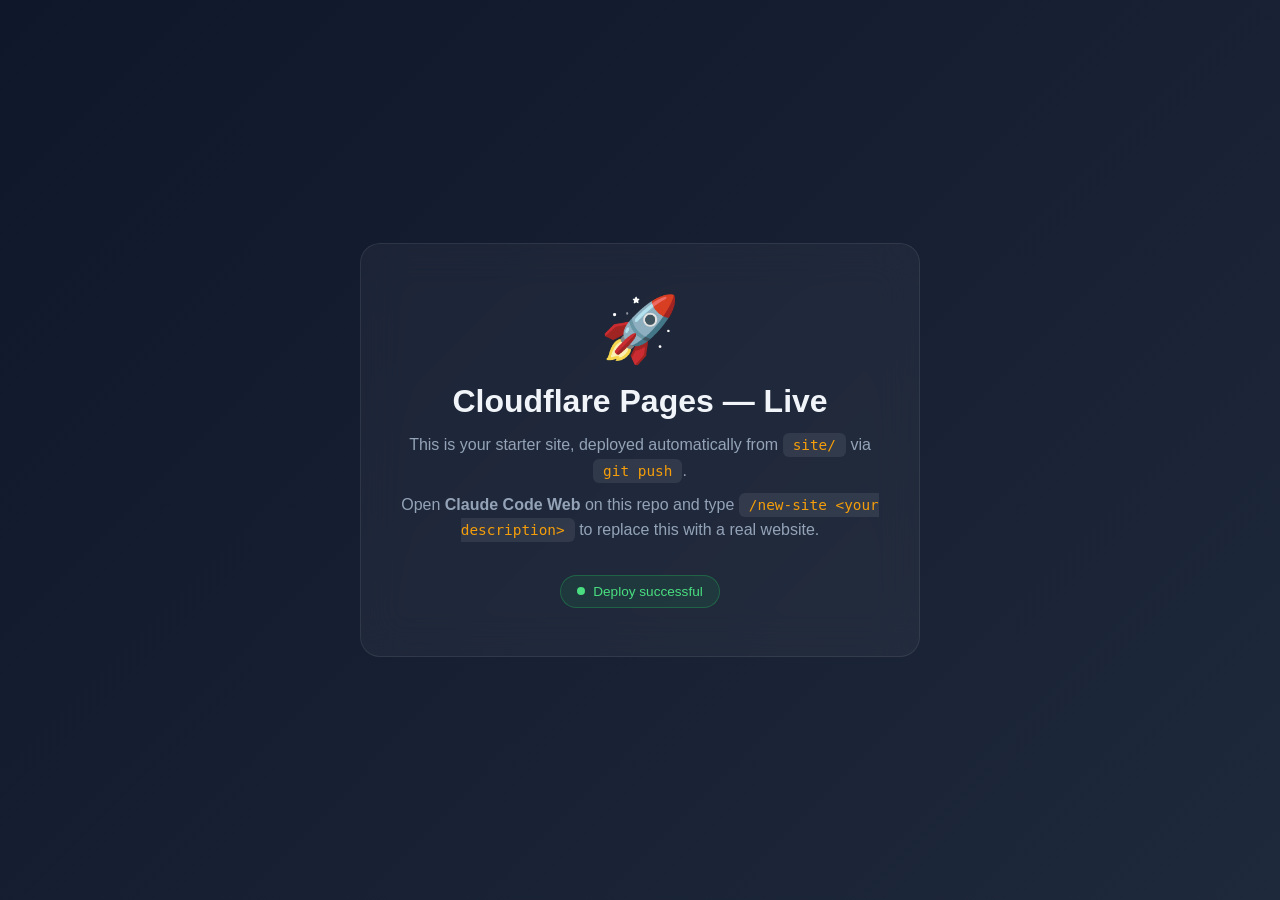
==== site/index.html @ 776ef215 "add site/index.html" ====
<!DOCTYPE html>
<html lang="en">
<head>
  <meta charset="UTF-8">
  <meta name="viewport" content="width=device-width, initial-scale=1.0">
  <title>AI Site Builder — Ready</title>
  <style>
    * { box-sizing: border-box; margin: 0; padding: 0; }
    body {
      font-family: -apple-system, BlinkMacSystemFont, 'Segoe UI', sans-serif;
      background: linear-gradient(135deg, #0f172a 0%, #1e293b 100%);
      color: #f1f5f9;
      min-height: 100vh;
      display: flex;
      align-items: center;
      justify-content: center;
      padding: 24px;
    }
    .card {
      max-width: 560px;
      text-align: center;
      padding: 48px 32px;
      background: rgba(255, 255, 255, 0.04);
      border: 1px solid rgba(255, 255, 255, 0.08);
      border-radius: 20px;
      backdrop-filter: blur(20px);
    }
    .emoji { font-size: 4rem; margin-bottom: 16px; }
    h1 { font-size: 2rem; margin-bottom: 12px; font-weight: 700; }
    p { color: #94a3b8; line-height: 1.6; margin-bottom: 8px; }
    code {
      background: rgba(255, 255, 255, 0.08);
      padding: 4px 10px;
      border-radius: 6px;
      font-family: 'SF Mono', Menlo, monospace;
      font-size: 0.9em;
      color: #f59e0b;
    }
    .badge {
      display: inline-flex;
      align-items: center;
      gap: 8px;
      background: rgba(34, 197, 94, 0.1);
      border: 1px solid rgba(34, 197, 94, 0.3);
      color: #4ade80;
      padding: 8px 16px;
      border-radius: 100px;
      font-size: 0.85rem;
      font-weight: 500;
      margin-top: 24px;
    }
    .dot {
      width: 8px; height: 8px; border-radius: 50%;
      background: #4ade80;
      animation: pulse 2s infinite;
    }
    @keyframes pulse {
      0%, 100% { opacity: 1; }
      50% { opacity: 0.4; }
    }
  </style>
</head>
<body>
  <div class="card">
    <div class="emoji">🚀</div>
    <h1>Cloudflare Pages — Live</h1>
    <p>This is your starter site, deployed automatically from <code>site/</code> via <code>git push</code>.</p>
    <p>Open <strong>Claude Code Web</strong> on this repo and type <code>/new-site &lt;your description&gt;</code> to replace this with a real website.</p>
    <div class="badge">
      <span class="dot"></span>
      Deploy successful
    </div>
  </div>
</body>
</html>
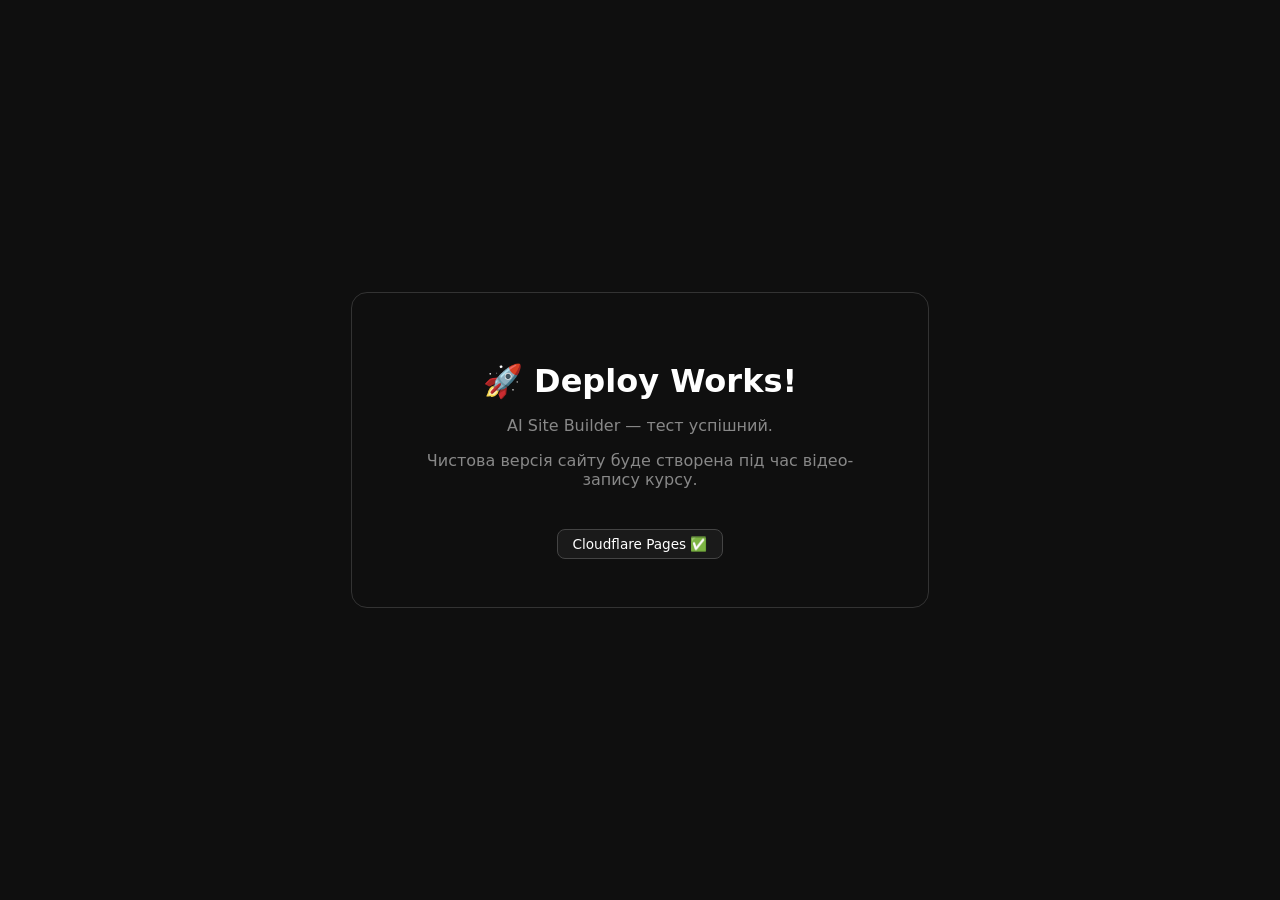
==== commit 958dc052: "update site/index.html" ====
--- a/site/index.html
+++ b/site/index.html
@@ -1,75 +1,23 @@
 <!DOCTYPE html>
-<html lang="en">
+<html lang="uk">
 <head>
   <meta charset="UTF-8">
   <meta name="viewport" content="width=device-width, initial-scale=1.0">
-  <title>AI Site Builder — Ready</title>
+  <title>AI Site Builder — Test Deploy</title>
   <style>
-    * { box-sizing: border-box; margin: 0; padding: 0; }
-    body {
-      font-family: -apple-system, BlinkMacSystemFont, 'Segoe UI', sans-serif;
-      background: linear-gradient(135deg, #0f172a 0%, #1e293b 100%);
-      color: #f1f5f9;
-      min-height: 100vh;
-      display: flex;
-      align-items: center;
-      justify-content: center;
-      padding: 24px;
-    }
-    .card {
-      max-width: 560px;
-      text-align: center;
-      padding: 48px 32px;
-      background: rgba(255, 255, 255, 0.04);
-      border: 1px solid rgba(255, 255, 255, 0.08);
-      border-radius: 20px;
-      backdrop-filter: blur(20px);
-    }
-    .emoji { font-size: 4rem; margin-bottom: 16px; }
-    h1 { font-size: 2rem; margin-bottom: 12px; font-weight: 700; }
-    p { color: #94a3b8; line-height: 1.6; margin-bottom: 8px; }
-    code {
-      background: rgba(255, 255, 255, 0.08);
-      padding: 4px 10px;
-      border-radius: 6px;
-      font-family: 'SF Mono', Menlo, monospace;
-      font-size: 0.9em;
-      color: #f59e0b;
-    }
-    .badge {
-      display: inline-flex;
-      align-items: center;
-      gap: 8px;
-      background: rgba(34, 197, 94, 0.1);
-      border: 1px solid rgba(34, 197, 94, 0.3);
-      color: #4ade80;
-      padding: 8px 16px;
-      border-radius: 100px;
-      font-size: 0.85rem;
-      font-weight: 500;
-      margin-top: 24px;
-    }
-    .dot {
-      width: 8px; height: 8px; border-radius: 50%;
-      background: #4ade80;
-      animation: pulse 2s infinite;
-    }
-    @keyframes pulse {
-      0%, 100% { opacity: 1; }
-      50% { opacity: 0.4; }
-    }
+    body { font-family: system-ui, sans-serif; background: #0f0f0f; color: #fff; display: flex; align-items: center; justify-content: center; min-height: 100vh; margin: 0; }
+    .card { text-align: center; padding: 48px; border: 1px solid #333; border-radius: 16px; max-width: 480px; }
+    h1 { font-size: 2rem; margin-bottom: 8px; }
+    p { color: #888; }
+    .badge { display: inline-block; background: #1a1a1a; border: 1px solid #444; border-radius: 8px; padding: 6px 14px; font-size: 0.85rem; margin-top: 24px; }
   </style>
 </head>
 <body>
   <div class="card">
-    <div class="emoji">🚀</div>
-    <h1>Cloudflare Pages — Live</h1>
-    <p>This is your starter site, deployed automatically from <code>site/</code> via <code>git push</code>.</p>
-    <p>Open <strong>Claude Code Web</strong> on this repo and type <code>/new-site &lt;your description&gt;</code> to replace this with a real website.</p>
-    <div class="badge">
-      <span class="dot"></span>
-      Deploy successful
-    </div>
+    <h1>🚀 Deploy Works!</h1>
+    <p>AI Site Builder — тест успішний.</p>
+    <p>Чистова версія сайту буде створена під час відео-запису курсу.</p>
+    <div class="badge">Cloudflare Pages ✅</div>
   </div>
 </body>
 </html>
